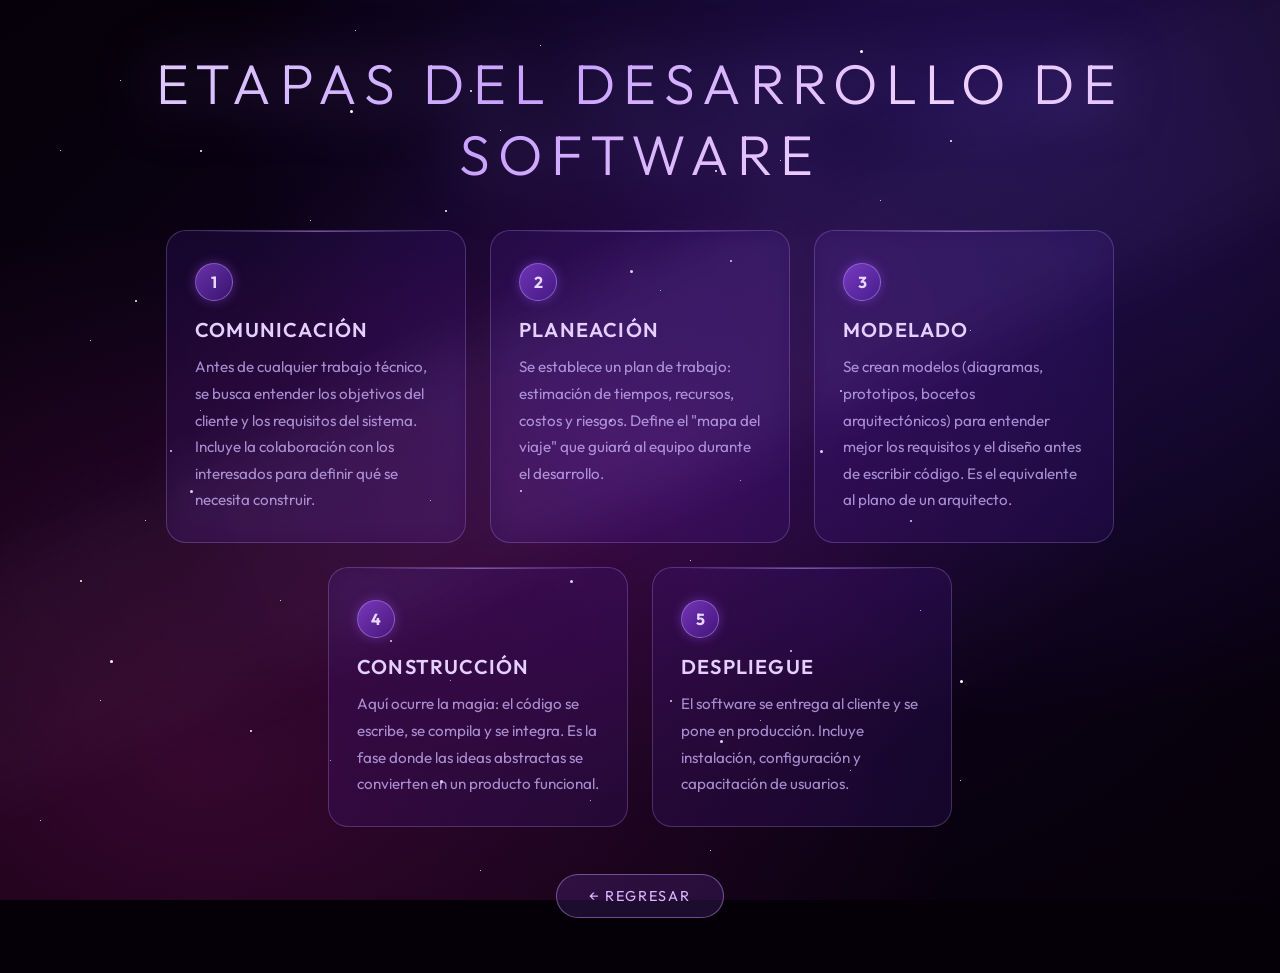
==== etapas.html @ bc92fe80 "Initial commit: DiagramaCVDS website" ====
<!DOCTYPE html>
<html lang="es">

<head>
    <meta charset="UTF-8">
    <meta name="viewport" content="width=device-width, initial-scale=1.0">
    <title>Etapas del desarrollo de software</title>
    <link rel="stylesheet" href="style.css">
</head>

<body>
    <div class="stars"></div>
    <div class="stars2"></div>
    <div class="stars3"></div>

    <div class="milky-way"></div>

    <div class="content">
        <h1>Etapas del desarrollo de software</h1>

        <div class="etapas-grid">
            <div class="etapa-card">
                <div class="step-num">1</div>
                <h2>Comunicación</h2>
                <p>Antes de cualquier trabajo técnico, se busca entender los objetivos del cliente y los requisitos del
                    sistema. Incluye la colaboración con los interesados para definir qué se necesita construir.</p>
            </div>
            <div class="etapa-card">
                <div class="step-num">2</div>
                <h2>Planeación</h2>
                <p>Se establece un plan de trabajo: estimación de tiempos, recursos, costos y riesgos. Define el "mapa
                    del
                    viaje" que guiará al equipo durante el desarrollo.</p>
            </div>
            <div class="etapa-card">
                <div class="step-num">3</div>
                <h2>Modelado</h2>
                <p>Se crean modelos (diagramas, prototipos, bocetos arquitectónicos) para entender mejor los requisitos
                    y
                    el diseño antes de escribir código. Es el equivalente al plano de un arquitecto.</p>
            </div>
            <div class="etapa-card">
                <div class="step-num">4</div>
                <h2>Construcción</h2>
                <p>Aquí ocurre la magia: el código se escribe, se compila y se integra. Es la fase donde las ideas
                    abstractas se convierten en un producto funcional.</p>
            </div>
            <div class="etapa-card">
                <div class="step-num">5</div>
                <h2>Despliegue</h2>
                <p>El software se entrega al cliente y se pone en producción. Incluye instalación, configuración y
                    capacitación de usuarios.</p>
            </div>
        </div>

        <a href="index.html" class="btn btn-menu">← Regresar</a>
    </div>
</body>

</html>
---- style.css ----
@import url('https://fonts.googleapis.com/css2?family=Outfit:wght@200;300;400;600;700&display=swap');

/* ============================================================
   1. RESET & BASE
============================================================ */
*,
*::before,
*::after {
    margin: 0;
    padding: 0;
    box-sizing: border-box;
}

html {
    scroll-behavior: smooth;
}

/* ============================================================
   2. BODY — GALAXY CANVAS
============================================================ */
body {
    min-height: 100vh;
    overflow-x: hidden;
    background-color: #050008;
    background-image:
        radial-gradient(ellipse at 80% 10%,
            rgba(80, 40, 200, 0.35) 0%,
            transparent 55%),
        radial-gradient(ellipse at 15% 85%,
            rgba(160, 20, 120, 0.30) 0%,
            transparent 50%),
        radial-gradient(ellipse at 50% 50%,
            rgba(60, 10, 80, 0.80) 0%,
            rgba(10, 2, 20, 0.95) 55%,
            #050008 100%);
    background-attachment: fixed;
    font-family: 'Outfit', sans-serif;
    animation: pageIn 0.6s ease both;
}

@keyframes pageIn {
    from {
        opacity: 0;
    }
    to {
        opacity: 1;
    }
}

/* ============================================================
   3. STAR LAYERS
============================================================ */
.stars {
    position: fixed;
    top: 0;
    left: 0;
    width: 1px;
    height: 1px;
    border-radius: 50%;
    background: transparent;
    box-shadow:
        120px 80px #fff, 310px 220px #fff, 540px 45px #fff,
        780px 160px #fff, 90px 340px #fff, 430px 500px #fff,
        660px 290px #fff, 820px 70px #fff, 200px 410px #fff,
        970px 330px #fff, 60px 150px #fff, 500px 130px #fff,
        740px 480px #fff, 355px 30px #fff, 615px 370px #fff,
        880px 200px #fff, 145px 520px #fff, 690px 560px #fff,
        280px 600px #fff, 450px 680px #fff, 920px 610px #fff,
        100px 700px #fff, 760px 720px #fff, 330px 760px #fff,
        590px 800px #fff, 850px 770px #fff, 40px 820px #fff,
        480px 870px #fff, 710px 850px #fff, 960px 780px #fff;
    animation: twinkle 3s linear infinite alternate;
    z-index: 0;
    pointer-events: none;
}

.stars2 {
    position: fixed;
    top: 0;
    left: 0;
    width: 2px;
    height: 2px;
    border-radius: 50%;
    background: transparent;
    box-shadow:
        200px 150px #fff, 470px 90px #fff, 730px 260px #fff,
        950px 140px #fff, 170px 450px #fff, 610px 420px #fff,
        840px 390px #fff, 80px 580px #fff, 390px 640px #fff,
        670px 700px #fff, 910px 520px #fff, 250px 730px #fff,
        520px 490px #fff, 790px 650px #fff, 135px 300px #fff,
        445px 210px #fff, 715px 170px #fff;
    animation: twinkle 5s linear infinite alternate-reverse;
    z-index: 0;
    pointer-events: none;
}

.stars3 {
    position: fixed;
    top: 0;
    left: 0;
    width: 3px;
    height: 3px;
    border-radius: 50%;
    background: transparent;
    box-shadow:
        350px 110px #fff, 630px 270px #fff, 860px 50px #fff,
        190px 490px #fff, 570px 580px #fff, 820px 450px #fff,
        110px 660px #fff, 440px 780px #fff, 720px 740px #fff,
        960px 680px #fff;
    animation: twinkle 7s linear infinite alternate;
    z-index: 0;
    pointer-events: none;
}

@keyframes twinkle {
    0% {
        opacity: 0.05;
    }

    20% {
        opacity: 0.9;
    }

    40% {
        opacity: 0.15;
    }

    60% {
        opacity: 1.0;
    }

    80% {
        opacity: 0.3;
    }

    100% {
        opacity: 0.85;
    }
}

/* ============================================================
   4. MILKY WAY BAND
============================================================ */
.milky-way {
    position: fixed;
    top: 30%;
    left: -50%;
    width: 200%;
    height: 25%;
    transform: rotate(-25deg);
    background: linear-gradient(90deg,
            transparent 0%,
            rgba(255, 255, 255, 0.025) 20%,
            rgba(200, 160, 255, 0.060) 50%,
            rgba(255, 255, 255, 0.025) 80%,
            transparent 100%);
    filter: blur(28px);
    pointer-events: none;
    z-index: 0;
}


@keyframes shoot {
    0% {
        transform: translateX(0) rotate(35deg);
        opacity: 1;
    }

    75% {
        opacity: 1;
    }

    100% {
        transform: translateX(120vw) rotate(35deg);
        opacity: 0;
    }
}

/* ============================================================
   5. ENTRANCE ANIMATIONS
============================================================ */
@keyframes contentSlideUp {
    from {
        opacity: 0;
        transform: translateY(30px);
    }
    to {
        opacity: 1;
        transform: translateY(0);
    }
}

@keyframes cardRevealGlobal {
    from {
        opacity: 0;
        transform: translateY(24px) scale(0.97);
    }
    to {
        opacity: 1;
        transform: translateY(0) scale(1);
    }
}

/* ============================================================
   6. CONTENT WRAPPER
============================================================ */
.content {
    position: relative;
    z-index: 10;
    display: flex;
    flex-direction: column;
    align-items: center;
    justify-content: center;
    min-height: 100vh;
    padding: 3rem 2rem;
    text-align: center;
    color: #fff;
}

.content h1 {
    font-size: clamp(1.8rem, 5vw, 3.5rem);
    font-weight: 300;
    letter-spacing: 0.15em;
    text-transform: uppercase;
    background: linear-gradient(135deg, #e8d8ff 0%, #c8a0ff 40%, #f0d0ff 70%, #d4b8ff 100%);
    -webkit-background-clip: text;
    -webkit-text-fill-color: transparent;
    background-clip: text;
    filter: drop-shadow(0 0 30px rgba(180, 120, 255, 0.50));
    margin-bottom: 2.5rem;
    animation: contentSlideUp 0.6s ease 0.1s both;
}

.content p {
    font-size: 1.05rem;
    line-height: 1.8;
    color: rgba(220, 200, 255, 0.70);
    max-width: 540px;
    margin-bottom: 2rem;
    animation: contentSlideUp 0.6s ease 0.2s both;
}

.lead {
    font-size: 1.15rem;
    line-height: 1.9;
    color: rgba(230, 210, 255, 0.80);
    max-width: 620px;
    margin-bottom: 2rem;
    font-weight: 300;
    letter-spacing: 0.02em;
    animation: contentSlideUp 0.6s ease 0.2s both;
}

/* ============================================================
   7. BUTTONS
============================================================ */
.btn {
    display: inline-block;
    padding: 0.75rem 2rem;
    border: 1px solid rgba(200, 160, 255, 0.45);
    border-radius: 50px;
    background: rgba(120, 60, 200, 0.20);
    backdrop-filter: blur(8px);
    color: #dbb8ff;
    font-family: 'Outfit', sans-serif;
    font-size: 0.9rem;
    letter-spacing: 0.12em;
    text-transform: uppercase;
    text-decoration: none;
    cursor: pointer;
    transition: background 0.3s, border-color 0.3s, color 0.3s, box-shadow 0.3s, transform 0.25s;
    animation: contentSlideUp 0.5s ease 0.3s both;
}

.btn:hover {
    background: rgba(150, 80, 255, 0.35);
    border-color: rgba(220, 180, 255, 0.75);
    color: #fff;
    box-shadow: 0 0 22px rgba(160, 80, 255, 0.50), 0 0 60px rgba(140, 60, 255, 0.15);
    transform: translateY(-2px);
}

.btn:active {
    transform: translateY(0);
    box-shadow: 0 0 10px rgba(160, 80, 255, 0.35);
}

.btn-menu {
    margin: 0.5em;
}

/* stagger menu buttons */
.btn-menu:nth-child(2) { animation-delay: 0.35s; }
.btn-menu:nth-child(3) { animation-delay: 0.40s; }
.btn-menu:nth-child(4) { animation-delay: 0.45s; }
.btn-menu:nth-child(5) { animation-delay: 0.50s; }

/* ============================================================
   8. ETAPAS — CARD GRID
============================================================ */

/* Flex container that wraps all stage cards */
.etapas-grid {
    display: flex;
    flex-wrap: wrap;
    justify-content: center;
    gap: 1.5rem;
    width: 100%;
    max-width: 1100px;
    margin-bottom: 2.5rem;
    text-align: left;
}

/* Force a 2-column layout (for pages with exactly 4 cards) */
.etapas-grid.grid-2col {
    max-width: 680px;
}

/* Individual stage card */
.etapa-card {
    position: relative;
    flex: 0 1 300px;
    min-width: 260px;
    padding: 2rem 1.75rem 1.75rem;
    border: 1px solid rgba(200, 160, 255, 0.25);
    border-radius: 20px;
    background: rgba(80, 30, 160, 0.18);
    backdrop-filter: blur(12px);
    -webkit-backdrop-filter: blur(12px);
    transition: transform 0.35s ease, box-shadow 0.35s ease, border-color 0.35s ease;
    overflow: hidden;
    animation: cardRevealGlobal 0.5s ease both;
}

/* Stagger card entrance */
.etapa-card:nth-child(1) { animation-delay: 0.10s; }
.etapa-card:nth-child(2) { animation-delay: 0.18s; }
.etapa-card:nth-child(3) { animation-delay: 0.26s; }
.etapa-card:nth-child(4) { animation-delay: 0.34s; }
.etapa-card:nth-child(5) { animation-delay: 0.42s; }

/* Subtle accent glow at the top of each card */
.etapa-card::before {
    content: '';
    position: absolute;
    top: 0;
    left: 10%;
    width: 80%;
    height: 1px;
    background: linear-gradient(90deg, transparent, rgba(200, 160, 255, 0.50), transparent);
}

.etapa-card:hover {
    transform: translateY(-8px);
    box-shadow:
        0 14px 45px rgba(140, 60, 255, 0.35),
        0 0 0 1px rgba(200, 160, 255, 0.10);
    border-color: rgba(200, 160, 255, 0.55);
}

/* Step number badge */
.etapa-card .step-num {
    display: inline-flex;
    align-items: center;
    justify-content: center;
    width: 2.4rem;
    height: 2.4rem;
    border-radius: 50%;
    background: linear-gradient(135deg, rgba(160, 80, 255, 0.6), rgba(100, 40, 200, 0.4));
    border: 1px solid rgba(200, 160, 255, 0.45);
    font-size: 1rem;
    font-weight: 700;
    color: #e8d8ff;
    margin-bottom: 1rem;
    box-shadow: 0 0 12px rgba(160, 80, 255, 0.4);
}

.etapa-card h2 {
    font-size: 1.25rem;
    font-weight: 600;
    letter-spacing: 0.06em;
    color: #e4cfff;
    margin-bottom: 0.75rem;
    text-transform: uppercase;
}

.etapa-card p {
    font-size: 0.95rem;
    line-height: 1.75;
    color: rgba(210, 185, 255, 0.75);
    margin-bottom: 0;
    max-width: none;
}
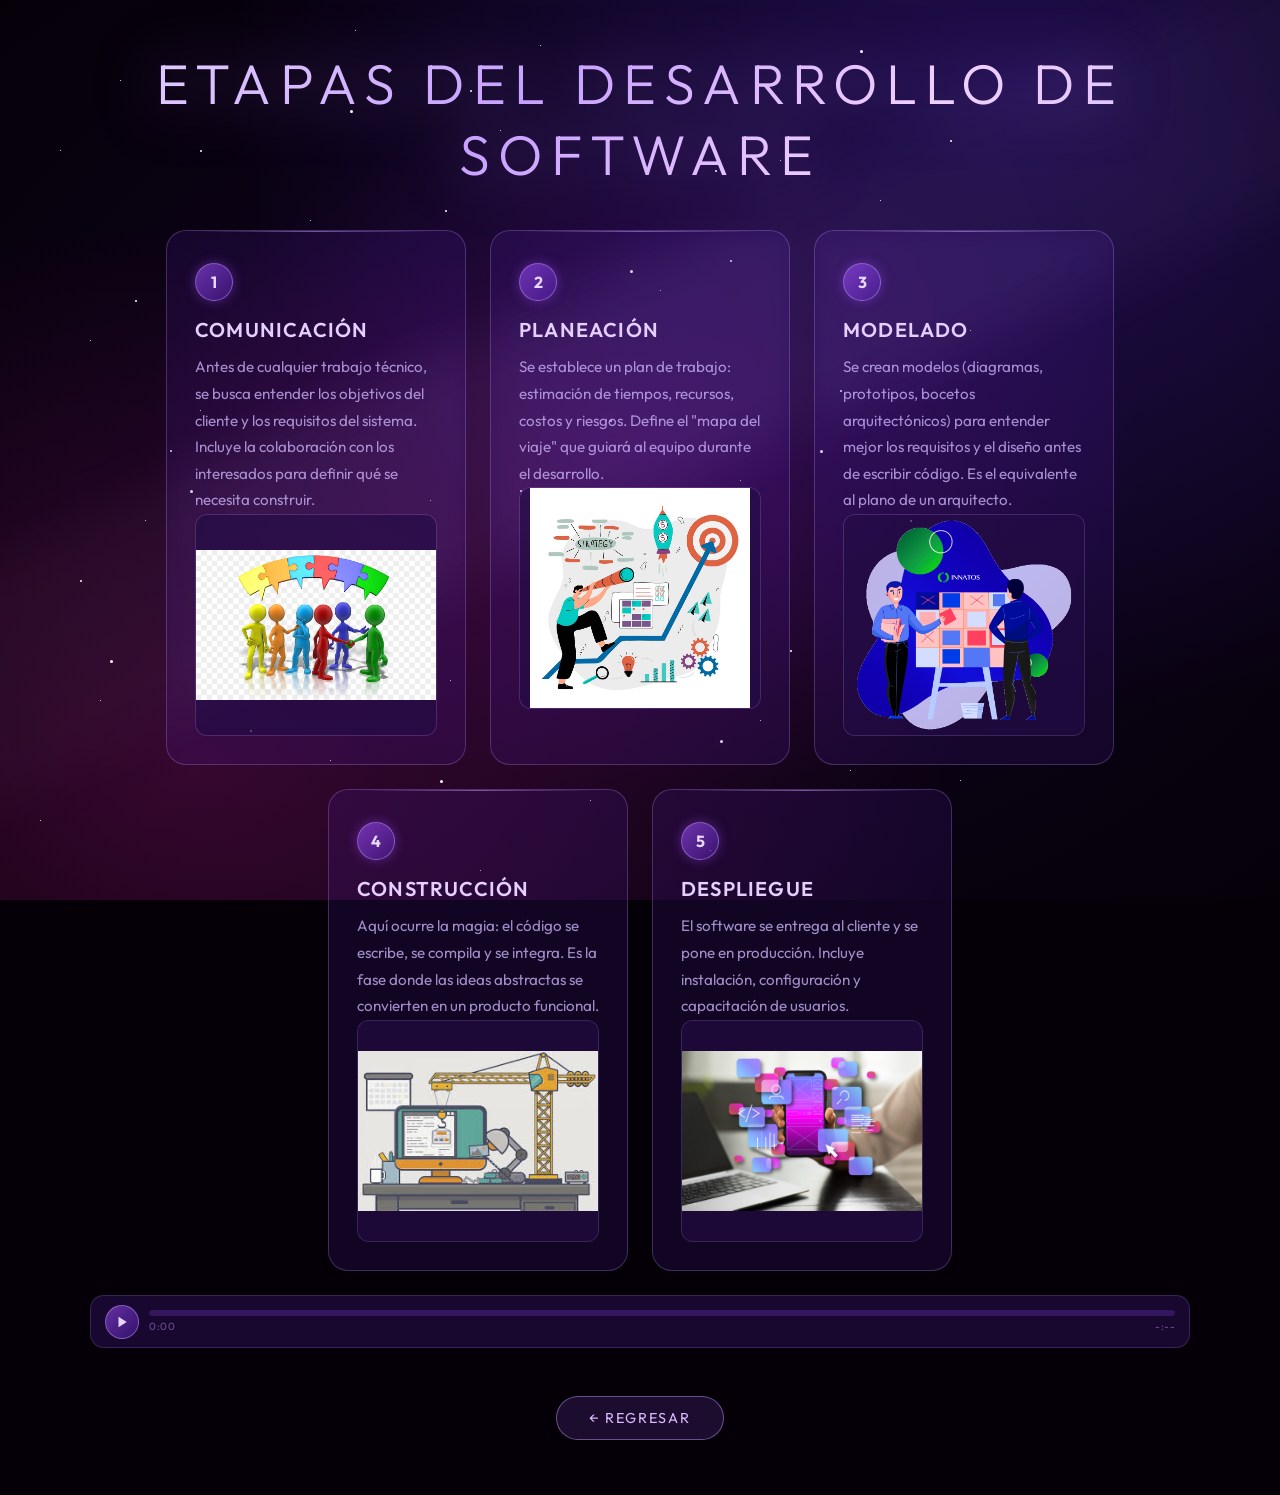
==== commit ab75049e: "Add JavaScript logic for custom audio players" ====
--- a/etapas.html
+++ b/etapas.html
@@ -24,6 +24,9 @@
                 <h2>Comunicación</h2>
                 <p>Antes de cualquier trabajo técnico, se busca entender los objetivos del cliente y los requisitos del
                     sistema. Incluye la colaboración con los interesados para definir qué se necesita construir.</p>
+                <div class="model-img-wrap">
+                    <img src="images/Comunicacion.jpg" alt="Diagrama de Extreme Programming" loading="lazy">
+                </div>
             </div>
             <div class="etapa-card">
                 <div class="step-num">2</div>
@@ -31,6 +34,9 @@
                 <p>Se establece un plan de trabajo: estimación de tiempos, recursos, costos y riesgos. Define el "mapa
                     del
                     viaje" que guiará al equipo durante el desarrollo.</p>
+                <div class="model-img-wrap">
+                    <img src="images/Planeacion.jpg" alt="Diagrama de Extreme Programming" loading="lazy">
+                </div>
             </div>
             <div class="etapa-card">
                 <div class="step-num">3</div>
@@ -38,23 +44,122 @@
                 <p>Se crean modelos (diagramas, prototipos, bocetos arquitectónicos) para entender mejor los requisitos
                     y
                     el diseño antes de escribir código. Es el equivalente al plano de un arquitecto.</p>
+                <div class="model-img-wrap">
+                    <img src="images/Modelado.png" alt="Diagrama de Extreme Programming" loading="lazy">
+                </div>
             </div>
             <div class="etapa-card">
                 <div class="step-num">4</div>
                 <h2>Construcción</h2>
                 <p>Aquí ocurre la magia: el código se escribe, se compila y se integra. Es la fase donde las ideas
                     abstractas se convierten en un producto funcional.</p>
+                <div class="model-img-wrap">
+                    <img src="images/Construccion.jpg" alt="Diagrama de Extreme Programming" loading="lazy">
+                </div>
             </div>
             <div class="etapa-card">
                 <div class="step-num">5</div>
                 <h2>Despliegue</h2>
                 <p>El software se entrega al cliente y se pone en producción. Incluye instalación, configuración y
                     capacitación de usuarios.</p>
+                <div class="model-img-wrap">
+                    <img src="images/Despliegue.jpg" alt="Diagrama de Extreme Programming" loading="lazy">
+                </div>
+            </div>
+            <div class="custom-audio" data-src="audios/Etapas.m4a">
+                <button class="audio-play-btn" aria-label="Reproducir"><svg viewBox="0 0 24 24">
+                        <polygon points="6,3 20,12 6,21" />
+                    </svg></button>
+                <div class="audio-track">
+                    <div class="audio-progress-bar">
+                        <div class="audio-progress-fill"></div>
+                    </div>
+                    <div class="audio-time"><span class="audio-current">0:00</span><span
+                            class="audio-duration">-:--</span></div>
+                </div>
             </div>
         </div>
 
         <a href="index.html" class="btn btn-menu">← Regresar</a>
     </div>
+
+    <script>
+        // ── Custom Audio Player Logic ──
+        const playSVG = '<svg viewBox="0 0 24 24"><polygon points="6,3 20,12 6,21"/></svg>';
+        const pauseSVG = '<svg viewBox="0 0 24 24"><rect x="5" y="3" width="4" height="18" rx="1"/><rect x="15" y="3" width="4" height="18" rx="1"/></svg>';
+
+        function fmtTime(s) {
+            if (!s || !isFinite(s)) return '-:--';
+            const m = Math.floor(s / 60);
+            const sec = Math.floor(s % 60);
+            return m + ':' + String(sec).padStart(2, '0');
+        }
+
+        let currentlyPlaying = null;
+
+        document.querySelectorAll('.custom-audio').forEach(player => {
+            const btn = player.querySelector('.audio-play-btn');
+            const bar = player.querySelector('.audio-progress-bar');
+            const fill = player.querySelector('.audio-progress-fill');
+            const curEl = player.querySelector('.audio-current');
+            const durEl = player.querySelector('.audio-duration');
+            let audio = null;
+            let loaded = false;
+
+            function initAudio() {
+                if (loaded) return;
+                audio = new Audio(player.dataset.src);
+                audio.preload = 'metadata';
+                loaded = true;
+
+                audio.addEventListener('loadedmetadata', () => {
+                    durEl.textContent = fmtTime(audio.duration);
+                });
+
+                audio.addEventListener('timeupdate', () => {
+                    if (!audio.duration) return;
+                    const pct = (audio.currentTime / audio.duration) * 100;
+                    fill.style.width = pct + '%';
+                    curEl.textContent = fmtTime(audio.currentTime);
+                });
+
+                audio.addEventListener('ended', () => {
+                    btn.innerHTML = playSVG;
+                    fill.style.width = '0%';
+                    curEl.textContent = '0:00';
+                    currentlyPlaying = null;
+                });
+            }
+
+            btn.addEventListener('click', () => {
+                initAudio();
+                if (audio.paused) {
+                    // Pause any other playing audio
+                    if (currentlyPlaying && currentlyPlaying !== player) {
+                        const otherBtn = currentlyPlaying.querySelector('.audio-play-btn');
+                        currentlyPlaying._audio.pause();
+                        otherBtn.innerHTML = playSVG;
+                    }
+                    audio.play();
+                    btn.innerHTML = pauseSVG;
+                    player._audio = audio;
+                    currentlyPlaying = player;
+                } else {
+                    audio.pause();
+                    btn.innerHTML = playSVG;
+                    currentlyPlaying = null;
+                }
+            });
+
+            bar.addEventListener('click', (e) => {
+                initAudio();
+                if (!audio.duration) return;
+                const rect = bar.getBoundingClientRect();
+                const pct = (e.clientX - rect.left) / rect.width;
+                audio.currentTime = pct * audio.duration;
+            });
+        });
+    </script>
 </body>
 
 </html>
--- a/style.css
+++ b/style.css
@@ -42,6 +42,7 @@
     from {
         opacity: 0;
     }
+
     to {
         opacity: 1;
     }
@@ -184,6 +185,7 @@
         opacity: 0;
         transform: translateY(30px);
     }
+
     to {
         opacity: 1;
         transform: translateY(0);
@@ -195,6 +197,7 @@
         opacity: 0;
         transform: translateY(24px) scale(0.97);
     }
+
     to {
         opacity: 1;
         transform: translateY(0) scale(1);
@@ -290,10 +293,21 @@
 }
 
 /* stagger menu buttons */
-.btn-menu:nth-child(2) { animation-delay: 0.35s; }
-.btn-menu:nth-child(3) { animation-delay: 0.40s; }
-.btn-menu:nth-child(4) { animation-delay: 0.45s; }
-.btn-menu:nth-child(5) { animation-delay: 0.50s; }
+.btn-menu:nth-child(2) {
+    animation-delay: 0.35s;
+}
+
+.btn-menu:nth-child(3) {
+    animation-delay: 0.40s;
+}
+
+.btn-menu:nth-child(4) {
+    animation-delay: 0.45s;
+}
+
+.btn-menu:nth-child(5) {
+    animation-delay: 0.50s;
+}
 
 /* ============================================================
    8. ETAPAS — CARD GRID
@@ -333,11 +347,25 @@
 }
 
 /* Stagger card entrance */
-.etapa-card:nth-child(1) { animation-delay: 0.10s; }
-.etapa-card:nth-child(2) { animation-delay: 0.18s; }
-.etapa-card:nth-child(3) { animation-delay: 0.26s; }
-.etapa-card:nth-child(4) { animation-delay: 0.34s; }
-.etapa-card:nth-child(5) { animation-delay: 0.42s; }
+.etapa-card:nth-child(1) {
+    animation-delay: 0.10s;
+}
+
+.etapa-card:nth-child(2) {
+    animation-delay: 0.18s;
+}
+
+.etapa-card:nth-child(3) {
+    animation-delay: 0.26s;
+}
+
+.etapa-card:nth-child(4) {
+    animation-delay: 0.34s;
+}
+
+.etapa-card:nth-child(5) {
+    animation-delay: 0.42s;
+}
 
 /* Subtle accent glow at the top of each card */
 .etapa-card::before {
@@ -390,4 +418,128 @@
     color: rgba(210, 185, 255, 0.75);
     margin-bottom: 0;
     max-width: none;
+}
+
+/* ── Custom Audio Player ── */
+.custom-audio {
+    width: 100%;
+    display: flex;
+    align-items: center;
+    gap: 0.65rem;
+    padding: 0.55rem 0.85rem;
+    border-radius: 14px;
+    background: rgba(60, 20, 120, 0.35);
+    border: 1px solid rgba(200, 160, 255, 0.18);
+    backdrop-filter: blur(10px);
+    transition: border-color 0.3s, box-shadow 0.3s;
+}
+
+.custom-audio:hover {
+    border-color: rgba(200, 160, 255, 0.40);
+    box-shadow: 0 0 18px rgba(140, 60, 255, 0.20);
+}
+
+.custom-audio .audio-play-btn {
+    width: 34px;
+    height: 34px;
+    border-radius: 50%;
+    border: 1px solid rgba(200, 160, 255, 0.45);
+    background: linear-gradient(135deg, rgba(160, 80, 255, 0.55), rgba(100, 40, 200, 0.40));
+    color: #e8d8ff;
+    display: flex;
+    align-items: center;
+    justify-content: center;
+    cursor: pointer;
+    flex-shrink: 0;
+    transition: transform 0.2s, box-shadow 0.2s, background 0.2s;
+    font-size: 0.85rem;
+    padding: 0;
+}
+
+.custom-audio .audio-play-btn:hover {
+    transform: scale(1.12);
+    box-shadow: 0 0 14px rgba(160, 80, 255, 0.55);
+    background: linear-gradient(135deg, rgba(180, 100, 255, 0.70), rgba(120, 50, 220, 0.55));
+}
+
+.custom-audio .audio-play-btn svg {
+    width: 14px;
+    height: 14px;
+    fill: #e8d8ff;
+}
+
+.custom-audio .audio-track {
+    flex: 1;
+    display: flex;
+    flex-direction: column;
+    gap: 0.25rem;
+    min-width: 0;
+}
+
+.custom-audio .audio-progress-bar {
+    width: 100%;
+    height: 6px;
+    border-radius: 3px;
+    background: rgba(100, 50, 180, 0.35);
+    cursor: pointer;
+    position: relative;
+    overflow: hidden;
+}
+
+.custom-audio .audio-progress-fill {
+    height: 100%;
+    width: 0%;
+    border-radius: 3px;
+    background: linear-gradient(90deg, rgba(160, 80, 255, 0.85), rgba(200, 140, 255, 0.95));
+    transition: width 0.1s linear;
+    position: relative;
+}
+
+.custom-audio .audio-progress-fill::after {
+    content: '';
+    position: absolute;
+    right: -4px;
+    top: 50%;
+    transform: translateY(-50%);
+    width: 10px;
+    height: 10px;
+    border-radius: 50%;
+    background: #d4b0ff;
+    box-shadow: 0 0 8px rgba(200, 160, 255, 0.65);
+    opacity: 0;
+    transition: opacity 0.2s;
+}
+
+.custom-audio:hover .audio-progress-fill::after {
+    opacity: 1;
+}
+
+.custom-audio .audio-time {
+    display: flex;
+    justify-content: space-between;
+    font-size: 0.65rem;
+    letter-spacing: 0.06em;
+    color: rgba(200, 160, 255, 0.50);
+    font-family: 'Outfit', monospace;
+}
+
+.model-img-wrap {
+    width: 100%;
+    border-radius: 12px;
+    overflow: hidden;
+    border: 1px solid rgba(200, 160, 255, 0.18);
+    background: rgba(60, 20, 110, 0.25);
+}
+
+.model-img-wrap img {
+    width: 100%;
+    height: 220px;
+    object-fit: contain;
+    display: block;
+    background: rgba(30, 10, 60, 0.5);
+    transition: transform 0.4s ease;
+}
+
+.model-img-wrap:hover img {
+    transform: scale(1.05);
 }
